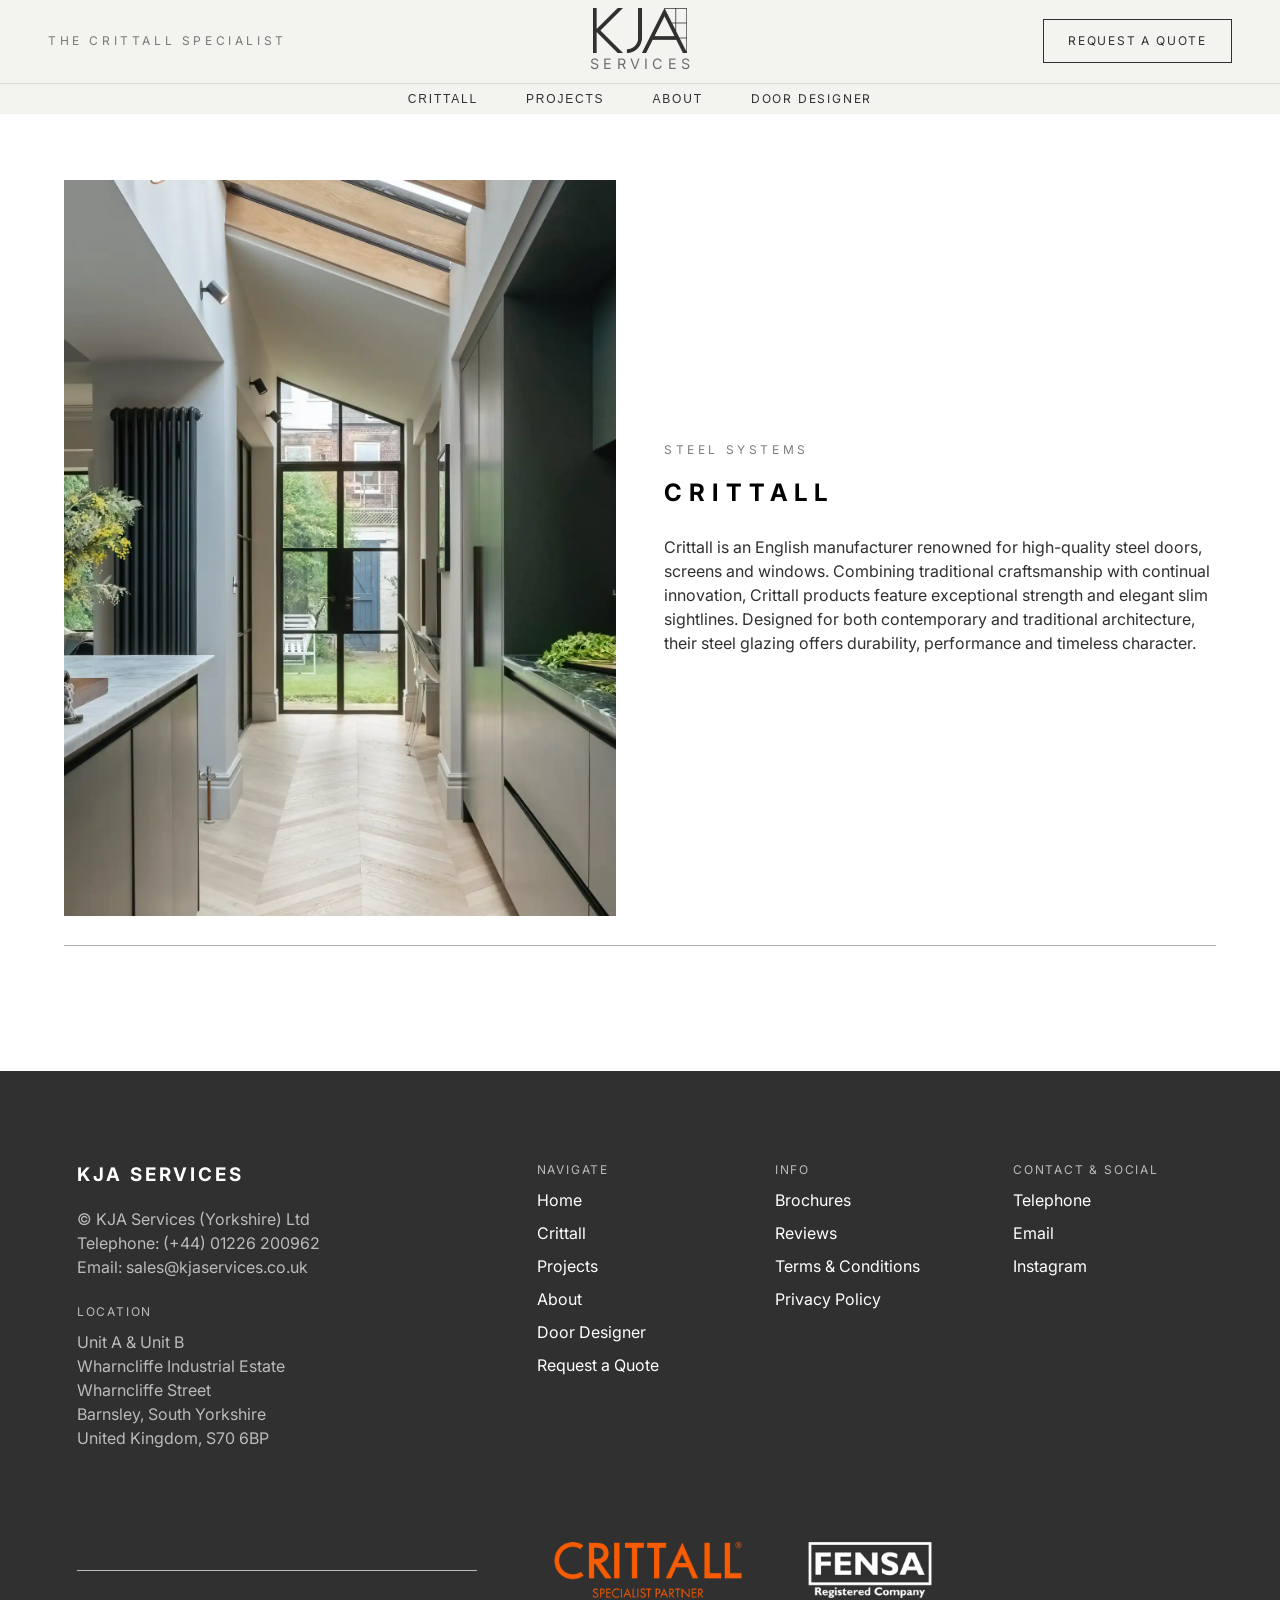
==== crittall.html @ 7bd70ca9 "Add files via upload" ====
<!---HEAD✅--->

<!DOCTYPE html>
<html lang="en">
<head>

<meta charset="UTF-8">
<meta name="viewport" content="width=device-width, initial-scale=1">

<!---Page_Specific❗--->

<title>Crittall Steel Doors, Screens & Windows | KJA Services</title>

<!---Page_Specific❗--->

<meta name="description" content="KJA Services are approved Crittall specialists installing steel doors, windows and screens across the UK and Ireland, with over 25 years of award-winning experience.">

<!---Global✅--->

<meta name="robots" content="index, follow">

<!---Page_Specific❗--->

<link rel="canonical" href="https://www.kjaservices.co.uk/">

<!---HEAD---Mobile✅--->

<meta name="theme-color" content="#303030">
<meta name="format-detection" content="telephone=no">

<style>
.mobile-menu { transform: translate3d(-100%,0,0); }
</style>

<!---HEAD---Fonts✅--->

<link rel="preconnect" href="https://fonts.googleapis.com">
<link rel="preconnect" href="https://fonts.gstatic.com" crossorigin>
<link href="https://fonts.googleapis.com/css2?family=Inter:wght@400&display=swap" rel="stylesheet">

<!---HEAD---Style✅--->

<link rel="stylesheet" href="style.css">

<!---HEAD---Open_Graph✅--->

<meta property="og:title" content="KJA Services | The Crittall Specialist">
<meta property="og:description" content="Award-winning Crittall specialists installing Steel Doors, Screens and Windows across the UK and Ireland.">
<meta property="og:type" content="website">
<meta property="og:url" content="https://www.kjaservices.co.uk/">
<meta property="og:image" content="https://www.kjaservices.co.uk/images/social_preview.png">
<meta property="og:site_name" content="KJA Services">
<meta property="og:locale" content="en_GB">

<!---HEAD---Favicon✅--->

<link rel="icon" href="/favicon.png" sizes="180x180" type="image/png">
<link rel="apple-touch-icon" href="/favicon.png">

<!---HEAD---Structured_Data:Business✅--->

<script type="application/ld+json">
{
"@context": "https://schema.org",
"@type": "HomeAndConstructionBusiness",
"@id": "https://www.kjaservices.co.uk/#business",
"name": "KJA Services",
"url": "https://www.kjaservices.co.uk/",
"logo": "https://www.kjaservices.co.uk/images/business_logo.png",
"image": "https://www.kjaservices.co.uk/images/social_preview.png",
"description": "Award-winning Crittall specialists installing Steel Doors, Screens and Windows across the UK and Ireland.",
"telephone": "+441226200962",
"foundingDate": "1997",

"address": {
"@type": "PostalAddress",
"streetAddress": "Unit A & Unit B, Wharncliffe Industrial Estate, Wharncliffe Street",
"addressLocality": "Barnsley",
"addressRegion": "South Yorkshire",
"postalCode": "S70 6BP",
"addressCountry": "GB"
},

"areaServed": [
{
"@type": "Country",
"name": "United Kingdom"
},
{
"@type": "Country",
"name": "Ireland"
}
],

"sameAs": [
"https://www.instagram.com/kjaservices"
]
}
</script>

<!---HEAD---Structured_Data:Services✅--->

<script type="application/ld+json">
{
"@context": "https://schema.org",
"@type": "Service",
"serviceType": "Crittall Steel Doors, Screens and Windows Installation",
"provider": {
"@id": "https://www.kjaservices.co.uk/#business"
},

"areaServed": [
{
"@type": "Country",
"name": "United Kingdom"
},
{
"@type": "Country",
"name": "Ireland"
}
],

"hasOfferCatalog": {
"@type": "OfferCatalog",
"name": "Crittall Installation",
"itemListElement": [

{
"@type": "Offer",
"itemOffered": {
"@type": "Service",
"name": "Crittall Steel Doors Installation"
}
},

{
"@type": "Offer",
"itemOffered": {
"@type": "Service",
"name": "Crittall Steel Screens Installation"
}
},

{
"@type": "Offer",
"itemOffered": {
"@type": "Service",
"name": "Crittall Steel Windows Installation"
}
},

{
"@type": "Offer",
"itemOffered": {
"@type": "Service",
"name": "Crittall Steel Sliding Doors Installation"
}
},

{
"@type": "Offer",
"itemOffered": {
"@type": "Service",
"name": "Crittall Steel Fire-Rated Doors Installation"
}
},

{
"@type": "Offer",
"itemOffered": {
"@type": "Service",
"name": "Crittall Steel Fixed Installation"
}
}

]
}
}
</script>

<!---HEAD---Structured_Data:Website✅--->

<script type="application/ld+json">
{
"@context": "https://schema.org",
"@type": "WebSite",
"url": "https://www.kjaservices.co.uk/",
"name": "KJA Services",
"publisher": {
"@id": "https://www.kjaservices.co.uk/#business"
}
}
</script>

<!---HEAD---Google_Analytics✅--->

<script async src="https://www.googletagmanager.com/gtag/js?id=G-CEJVWQ58V5"></script>
<script>
window.dataLayer = window.dataLayer || [];
function gtag(){dataLayer.push(arguments);}
gtag('js', new Date());

gtag('config', 'G-CEJVWQ58V5');
</script>

</head>
<body>

<!---NAVIGATION✅--->

<header class="site-header">

<div class="nav-top">

<div class="nav-slogan">
The Crittall Specialist
</div>

<a href="/" class="logo">
<div class="logo-icon">
<img src="images/logo.png" class="logo-main" alt="KJA Services">
<img src="images/logo_hover.png" class="logo-hover" alt="KJA Services">
</div>
<span class="logo-light">Services</span>
</a>

<a href="/quote" class="cta">Request a Quote</a>

<div class="menu-toggle">
<span></span>
<span></span>
<span></span>
</div>
</div>

<div class="nav-bottom">

<nav class="nav-links">
<div class="dropdown">
<button>Crittall</button>
<div class="dropdown-menu">
<a href="/crittall">Crittall</a>
<a href="/products">Products</a>
<a href="/services">Services</a>
</div>
</div>

<div class="dropdown">
<button>Projects</button>
<div class="dropdown-menu">
<a href="/projects">Projects</a>
<a href="/case-studies">Case Studies</a>
<a href="/videos">Videos</a>
</div>
</div>

<div class="dropdown">
<button>About</button>
<div class="dropdown-menu">
<a href="/about">About</a>
<a href="/awards-articles">Awards & Articles</a>
<a href="/faq">FAQ</a>
</div>
</div>

<a href="/door-designer" class="nav-link">Door Designer</a>

</nav>
</div>

<div class="mobile-menu">

<div class="mobile-dropdown">
<div class="mobile-title">Crittall ▽</div>
<div class="mobile-sub">
<a href="/crittall">Crittall</a>
<a href="/products">Products</a>
<a href="/services">Services</a>
</div>
</div>

<div class="mobile-dropdown">
<div class="mobile-title">Projects ▽</div>
<div class="mobile-sub">
<a href="/projects">Projects</a>
<a href="/case-studies">Case Studies</a>
<a href="/videos">Videos</a>
</div>
</div>

<div class="mobile-dropdown">
<div class="mobile-title">About ▽</div>
<div class="mobile-sub">
<a href="/about">About</a>
<a href="/awards-articles">Awards & Articles</a>
<a href="/faq">FAQ</a>
</div>
</div>

<a href="/door-designer" class="mobile-link">Door Designer</a>

<a href="/quote" class="mobile-cta">Request a Quote</a>

</div>
</header>

<!---SECTION❌--->

<section class="section sitewide">

<div class="content">

<div class="content-text">
<span class="introduction">Steel Systems</span>

<h1>Crittall</h1>

<p>
      Crittall is an English manufacturer renowned for high-quality steel doors, 
      screens and windows. Combining traditional craftsmanship with continual innovation, 
      Crittall products feature exceptional strength and elegant slim sightlines. 
      Designed for both contemporary and traditional architecture, their steel glazing 
      offers durability, performance and timeless character.
      </p>
    </div>

    <div class="content-image">
      <img src="images/crittall/01.webp" alt="Crittall steel doors">
    </div>

  </div>

<hr class="divider">

</section>

<!---FOOTER✅--->

<footer class="footer">
<div class="footer-inner">

<div class="footer-text">

<h3>KJA Services</h3>

<p>© KJA Services (Yorkshire) Ltd<br>
Telephone: (+44) 01226 200962<br>
Email: sales@kjaservices.co.uk</p>

<br>

<span class="footer-title">Location</span>

<p>Unit A & Unit B<br>
Wharncliffe Industrial Estate<br>
Wharncliffe Street<br>
Barnsley, South Yorkshire<br>
United Kingdom, S70 6BP</p></div>

<div class="footer-links">

<div>
<span class="footer-title">Navigate</span>
<a href="/">Home</a>
<a href="/crittall">Crittall</a>
<a href="/projects">Projects</a>
<a href="/about">About</a>
<a href="/door-designer">Door Designer</a>
<a href="/quote">Request a Quote</a>
</div>

<div>
<span class="footer-title">Info</span>
<a href="/brochures">Brochures</a>
<a href="/reviews">Reviews</a>
<a href="/terms">Terms & Conditions</a>
<a href="/privacy">Privacy Policy</a>
</div>

<div>
<span class="footer-title">Contact & Social</span>
<a href="tel:+441226200962">Telephone</a>
<a href="mailto:sales@kjaservices.co.uk">Email</a>
<a href="https://www.instagram.com/kjaservices" target="_blank" rel="noopener noreferrer">Instagram</a>
</div>
</div>

<div class="footer-divider"></div>

<div class="footer-grid">

<div class="footer-left">
<img src="images/crittall_logo.png" alt="Crittall Logo">
</div>

<div class="footer-center">
<img src="images/fensa_logo.png" alt="FENSA Logo">
</div>

<div class="footer-right">
<script src="https://elfsightcdn.com/platform.js" async></script>
<div class="elfsight-app-a3edc7b7-a31a-4ff6-9f54-83a58d72ba15" data-elfsight-app-lazy></div>
</div>
</div>

<!---SCRIPT✅--->

<script src="script.js" defer></script>

</body>
</html>
---- style.css ----
/*INDEX✅*/

* {
margin: 0;
padding: 0;
box-sizing: border-box;
}

body {
font-family: 'Inter', system-ui, -apple-system, sans-serif;
line-height: 1.5;
overflow-x: hidden;
}

img, video {
width: 100%;
height: 100%;
object-fit: cover;
display: block;
}

/*TYPOGRAPHY✅*/

h1, h2, h3 {
text-transform: uppercase;
letter-spacing: .3em;
}

p {
color: #303030;
}

.introduction {
text-transform: uppercase;
font-size: .75rem;
letter-spacing: .3em;
opacity: .5;
margin-bottom: 1rem;
display: block;
}

/*NAVIGATION✅*/

.site-header {
position: fixed;
width: 100%;
background: #f3f3f0;
z-index: 1000;
transition: background .3s ease;
}

.site-header.is-overlay {
background: rgba(243,243,240,.67);
backdrop-filter: blur(6px);
-webkit-backdrop-filter: blur(6px);
}

.nav-top {
max-width: 1200px;
margin: auto;
padding: .5rem;
display: grid;
grid-template-columns: 1fr auto 1fr auto;
align-items: center;
}

.nav-slogan {
text-transform: uppercase;
font-size: .75rem;
letter-spacing: .3em;
opacity: .5;
cursor: default;
}

.logo {
display: flex;
flex-direction: column;
align-items: center;
text-decoration: none;
color: #303030;
letter-spacing: .3em;
text-transform: uppercase;
font-size: .9rem;
}

.logo-icon {
height: 45px;
position: relative;
}

.logo-icon img {
width: auto;
}

.logo-hover {
position: absolute;
top: 0;
opacity: 0;
transition: opacity .3s ease;
}

.logo:hover .logo-hover {
opacity: 1;
}

.logo-light {
opacity: .67;
transform: translateX(.15em);
transition: opacity .3s ease;
}

.logo:hover .logo-light {
opacity: 1;
}

.nav-bottom {
border-top: 1px solid rgba(0,0,0,.1);
}

.nav-links {
display: flex;
justify-content: center;
align-items: center;
gap: 3rem;
}

.dropdown {
position: relative;
}

.dropdown button {
background: none;
border: none;
font-size: .75rem;
letter-spacing: .15em;
text-transform: uppercase;
cursor: pointer;
color: #303030;
padding: .5rem 0;
}

.dropdown-menu {
position: absolute;
left: -1.5rem;
transform: translateY(12px);
background: #303030;
min-width: 180px;
padding: 1rem 0;
opacity: 0;
pointer-events: none;
transition: transform .3s ease, opacity .3s ease;
}

.dropdown:hover .dropdown-menu {
opacity: 1;
transform: translateY(0);
pointer-events: auto;
}

.dropdown-menu a {
display: block;
padding: .5rem 1.5rem;
color: #fff;
text-decoration: none;
font-size: .9rem;
transition: opacity .3s ease;
}

.dropdown-menu a:hover {
opacity: .5;
}

.nav-link {
font-size: .75rem;
letter-spacing: .15em;
text-transform: uppercase;
text-decoration: none;
color: #303030;
transition: opacity .3s ease;
}

.nav-link:hover {
opacity: .5;
}

.cta {
justify-self: end;
border: 1px solid #303030;
padding: .75rem 1.5rem;
font-size: .75rem;
letter-spacing: .15em;
text-transform: uppercase;
text-decoration: none;
color: #303030;
transition: .3s ease;
}

.cta:hover {
background: #303030;
color: #fff;
}

.menu-toggle {
display: none;
width: 30px;
height: 20px;
position: relative;
cursor: pointer;
z-index: 3000;
}

.menu-toggle span {
position: absolute;
width: 100%;
height: 2px;
background: #303030;
transition: .3s ease;
}

.menu-toggle span:nth-child(1){ top: 0; }
.menu-toggle span:nth-child(2){ top: 9px; }
.menu-toggle span:nth-child(3){ bottom: 0; }

.menu-toggle.active span:nth-child(1){
transform: rotate(45deg);
top: 9px;
}

.menu-toggle.active span:nth-child(2){
opacity: 0;
}

.menu-toggle.active span:nth-child(3){
transform: rotate(-45deg);
bottom: 9px;
}

.mobile-menu {
position: fixed;
top: 0;
width: 100%;
height: 100dvh;
background: #f3f3f0;
padding: 3rem;
display: flex;
flex-direction: column;
gap: 3rem;
transform: translateX(-100%);
transition: .6s ease;
}

.mobile-menu.active {
transform: translateX(0);
}

body.menu-open {
overflow: hidden;
}

.mobile-title {
font-size: 1.5rem;
color: #303030;
cursor: pointer;
}

.mobile-sub {
max-height: 0;
overflow: hidden;
transition: .6s ease;
display: flex;
flex-direction: column;
gap: 1rem;
margin-top: 1rem;
}

.mobile-sub a {
text-decoration: none;
letter-spacing: .15em;
text-transform: uppercase;
color: #303030;
opacity: .5;
padding: .5rem 0;
transition: opacity .3s ease;
}

.mobile-sub a:hover {
opacity: 1;
}

.mobile-dropdown.active .mobile-sub {
max-height: 180px;
}

.mobile-link {
font-size: 1.5rem;
color: #303030;
text-decoration: none;
}

.mobile-cta {
margin-top: 1rem;
border: 1px solid #303030;
padding: .75rem 1.5rem;
width: fit-content;
text-decoration: none;
color: #303030;
font-size: .9rem;
letter-spacing: .15em;
text-transform: uppercase;
transition: .3s ease;
}

.mobile-cta:hover {
background: #303030;
color: #fff;
}

@media (max-width:768px){
.logo-hover, .nav-bottom, .cta, .nav-slogan {
display:none;
}

.nav-top {
grid-template-columns: auto 1fr auto;
}

.menu-toggle {
display:block;
justify-self:end;
}
}

/*BANNER_IMAGE/VIDEO✅*/

.banner {
position: relative;
height: 100vh;
}

.banner-video-native {
position: absolute;
inset: 0;
}

.banner-video-native {
opacity: 0;
transition: opacity 1.2s ease;
}

.banner-video.loaded .banner-video-native {
opacity: 1;
}

.banner::after {
content: "";
position: absolute;
inset: 0;
background: linear-gradient(
to bottom,
rgba(0,0,0,.3),
rgba(0,0,0,.81)
);
}

.banner-overlay {
position: absolute;
inset: 0;
display: flex;
align-items: center;
justify-content: center;
z-index: 1;
opacity: 0;
transition: opacity 3s ease;
}

.banner-overlay.visible {
opacity: 1;
}

.banner-content {
padding: .75rem;
padding-left: 1.5rem;
border-left: 3px solid #f75c03;
max-width: 900px;
}

.banner h1 {
font-size: 2.4rem;
color: #fff;
margin-bottom: 24px;
}

.banner p {
font-size: 1.2rem;
color: #fff;
opacity: .75;
}

/*SECTION✅*/

.section {
max-width: 1440px;
width: 90%;
margin: 0 auto;
padding: clamp(6rem, 6vw, 9rem) 0;
}

/*CONTENT✅*/

.content {
display: grid;
grid-template-columns: 1fr 1fr;
gap: 3rem;
align-items: center;
}

.content + .content {
margin-top: 3rem;
}

.content:nth-child(odd) .content-image {
order: -1;
}

.content-text p {
margin-top: 1.5rem;
}

.group-spacing {
margin-top: 1.5rem;
}

.content-list {
list-style: none;
}

.content-list li {
position: relative;
padding-left: 1.8rem;
margin-bottom: 1rem;
text-transform: uppercase;
font-size: .75rem;
letter-spacing: .3em;
color: #303030;
}

.content-list li::before {
content: "✓";
position: absolute;
left: 0;
top: -3px;
font-size: 1rem;
font-weight: bold;
color: #f75c03;
}

.content-link {
color: #303030;
text-decoration: none;
position: relative;
display: block;
width: fit-content;
margin: .6rem 0;
}

.content-link::before {
content: "";
position: absolute;
bottom: 0;
width: 100%;
height: 1px;
background: rgba(0,0,0,.25);
}

.content-link::after {
content: "";
position: absolute;
left: 0;
bottom: 0;
width: 0;
height: 1px;
background: #303030;
transition: width .6s;
}

.content-link:hover::after {
width: 100%;
}

.image-link {
display: block;
position: relative;
overflow: hidden;
}

.image-link img {
transition: transform .75s;
}

.image-link:hover img {
transform: scale(1.05);
}

.badge {
position: absolute;
bottom: 1rem;
left: 1rem;
width: 120px;
height: 120px;
}

.badge-bg {
fill: rgba(0,0,0,.67);
}

.badge-ring {
fill: #fff;
font-size: 12px;
letter-spacing: 3px;
text-anchor: middle;
text-transform: uppercase;
}

.badge-text {
fill: #fff;
font-size: 10.5px;
letter-spacing: 1.5px;
text-anchor: middle;
text-transform: uppercase;
}

.badge-year {
fill: #fff;
font-size: 12px;
letter-spacing: 1.5px;
text-anchor: middle;
}

@media (max-width: 768px) {
.content {
grid-template-columns: 1fr;
}

.content .content-image {
order: 2 !important;
}
}

/*SLIDE-IN✅*/

.slide-in {
opacity: 0;
transform: translateX(-1.5rem);
transition: 1.2s;
}

.slide-in.visible {
opacity: 1;
transform: translateX(0);
}

/*PRODUCTS✅*/

.product-item {
overflow: hidden;
}

.product-item::before {
content: "";
position: absolute;
top: 15px;
left: 15px;
width: 75px;
height: 75px;
background: url("images/products.png") no-repeat center/contain;
transform: rotate(-15deg);
opacity: 0;
transition: opacity .75s ease;
z-index: 3;
}

.product-item:hover::before {
opacity: 1;
}

@media (max-width: 768px) {
.product-item::before {
opacity: 1;
width: 50px;
height: 50px;
}
}

.product-item img {
transition: transform .75s ease;
}

.products-grid {
display: grid;
grid-template-columns: repeat(3, 1fr);
gap: 1.5rem;
}

.product-item {
position: relative;
}

.product-item:hover img {
transform: scale(1.05);
}

.product-label {
position: absolute;
left: 1rem;
bottom: .75rem;
font-size: .75rem;
letter-spacing: .3em;
text-transform: uppercase;
color: #fff;
z-index: 1;
}

.product-item::after {
content: "";
position: absolute;
inset: 0;
background: linear-gradient(
to bottom,
rgba(0,0,0,0),
rgba(0,0,0,.5)
);
}

.fade-in {
opacity: 0;
transition: opacity 1.5s;
}

.fade-in.visible {
opacity: 1;
}

@media (max-width: 768px) {
.products-grid {
grid-template-columns: repeat(2, 1fr);
}

.product-label {
left: 50%;
transform: translateX(-50%);
white-space: nowrap;
}
}

/*CAROUSEL✅*/

.featured {
position: relative;
padding: 60px 0;
overflow: hidden;
}

.carousel {
display: flex;
gap: 30px;
padding: 0 10%;
}

.slide {
min-width: 67%;
opacity: .33;
transform: scale(.9);
transition: transform .6s ease, opacity .6s ease;
}

.slide.active {
opacity: 1;
transform: scale(1);
}

.slide:not(.active) {
filter: grayscale(50%);
}

.slide-image {
overflow: hidden;
}

.slide-image img {
transition: transform .75s ease;
}

.slide.active:hover img {
transform: scale(1.05);
}

.slide-overlay {
position: absolute;
bottom: 0;
width: 100%;
padding: 30px;
color: #fff;
background: linear-gradient(to top, rgba(0,0,0,1), transparent);
}

.slide-overlay h3 {
font-size: 1rem;
}

.slide-overlay p {
margin-top: 6px;
text-transform: uppercase;
letter-spacing: .3rem;
font-size: .75rem;
color: #fff;
opacity: .75;
}

.nav {
position: absolute;
top: 50%;
transform: translateY(-50%);
width: 48px;
height: 96px;
display: flex;
align-items: center;
justify-content: center;
background: rgba(48,48,48,.5);
border: none;
cursor: pointer;
transition: background .3s ease;
}

.nav:hover {
background: rgba(48,48,48,1);
}

.nav svg {
stroke: #fff;
fill: none;
}

.prev { left: 15px; }
.next { right: 15px; }

@media (max-width: 768px) {
.carousel {
padding: 0 15px;
}

.slide {
min-width: 100%;
}

.slide-image {
aspect-ratio: 3 / 3;
}
}

/*DIVIDER✅*/

.divider {
border: none;
height: 1px;
background: rgba(0,0,0,.33);
}

/*CONTACT✅*/

.contact {
max-width: 1200px;
}

.contact p {
max-width: 600px;
margin: 1rem 0 3rem;
}

.btn {
display: flex;
justify-content: center;
padding: 1.2rem 1.5rem;
border: 1px solid #303030;
color: #303030;
text-decoration: none;
text-transform: uppercase;
font-size: .9rem;
letter-spacing: .15em;
transition: all .3s ease;
}

.btn:hover {
background: #303030;
color: #fff;
}

.contact-buttons {
display: grid;
grid-template-columns: repeat(4, 1fr);
gap: 1rem;
}

@media (max-width: 768px) {
.contact-buttons {
grid-template-columns: 1fr;
}
}

/*FOOTER✅*/

.footer {
background: #303030;
padding: 90px 6vw 90px;
}

.footer-inner {
max-width: 1200px;
margin: 0 auto;
display: grid;
grid-template-columns: 1.2fr 2fr;
gap: 60px;
}

.footer-text h3 {
text-transform: uppercase;
letter-spacing: .15em;
margin-bottom: 18px;
color: #fff;
}

.footer-text p {
color: #fff;
opacity: .67;
}

.footer-links {
display: grid;
grid-template-columns: repeat(3, 1fr);
gap: 48px;
}

.footer-title {
display: block;
margin-bottom: 9px;
font-size: .75rem;
letter-spacing: .15em;
text-transform: uppercase;
color: #fff;
opacity: .67;
}

.footer-links a {
display: block;
color: #fff;
text-decoration: none;
margin-bottom: 9px;
transition: opacity .3s ease, transform .3s ease;
}

.footer-links a:hover {
opacity: .67;
transform: translateX(3px);
}

@media (max-width: 768px) {
.footer-inner {
grid-template-columns: 1fr;
}

.footer-links {
grid-template-columns: 1fr;
}
}

.footer-divider {
height: 1px;
background: #fff;
opacity: .67;
margin: 60px 0;
}

.footer-grid {
display: grid;
grid-template-columns: 1fr 1fr 1fr;
align-items: center;
}

@media (max-width: 768px) {
.footer-grid {
grid-template-columns: 1fr;
gap: 75px;
}

.footer-left,
.footer-center,
.footer-right {
justify-self: center;
}

.footer-left img,
.footer-center img {
max-height: 60px;
}
}

/*---❗❗❗NON_HOME❗❗❗---*/

/*SITEWIDE✅*/

.sitewide {
padding-top: 180px;
}

@media (max-width: 768px) {
.sitewide {
padding-top: 120px;
}
}

.sitewide .divider {
margin: 1.8rem 0;
border: none;
height: 1px;
background: rgba(0,0,0,.33);
}
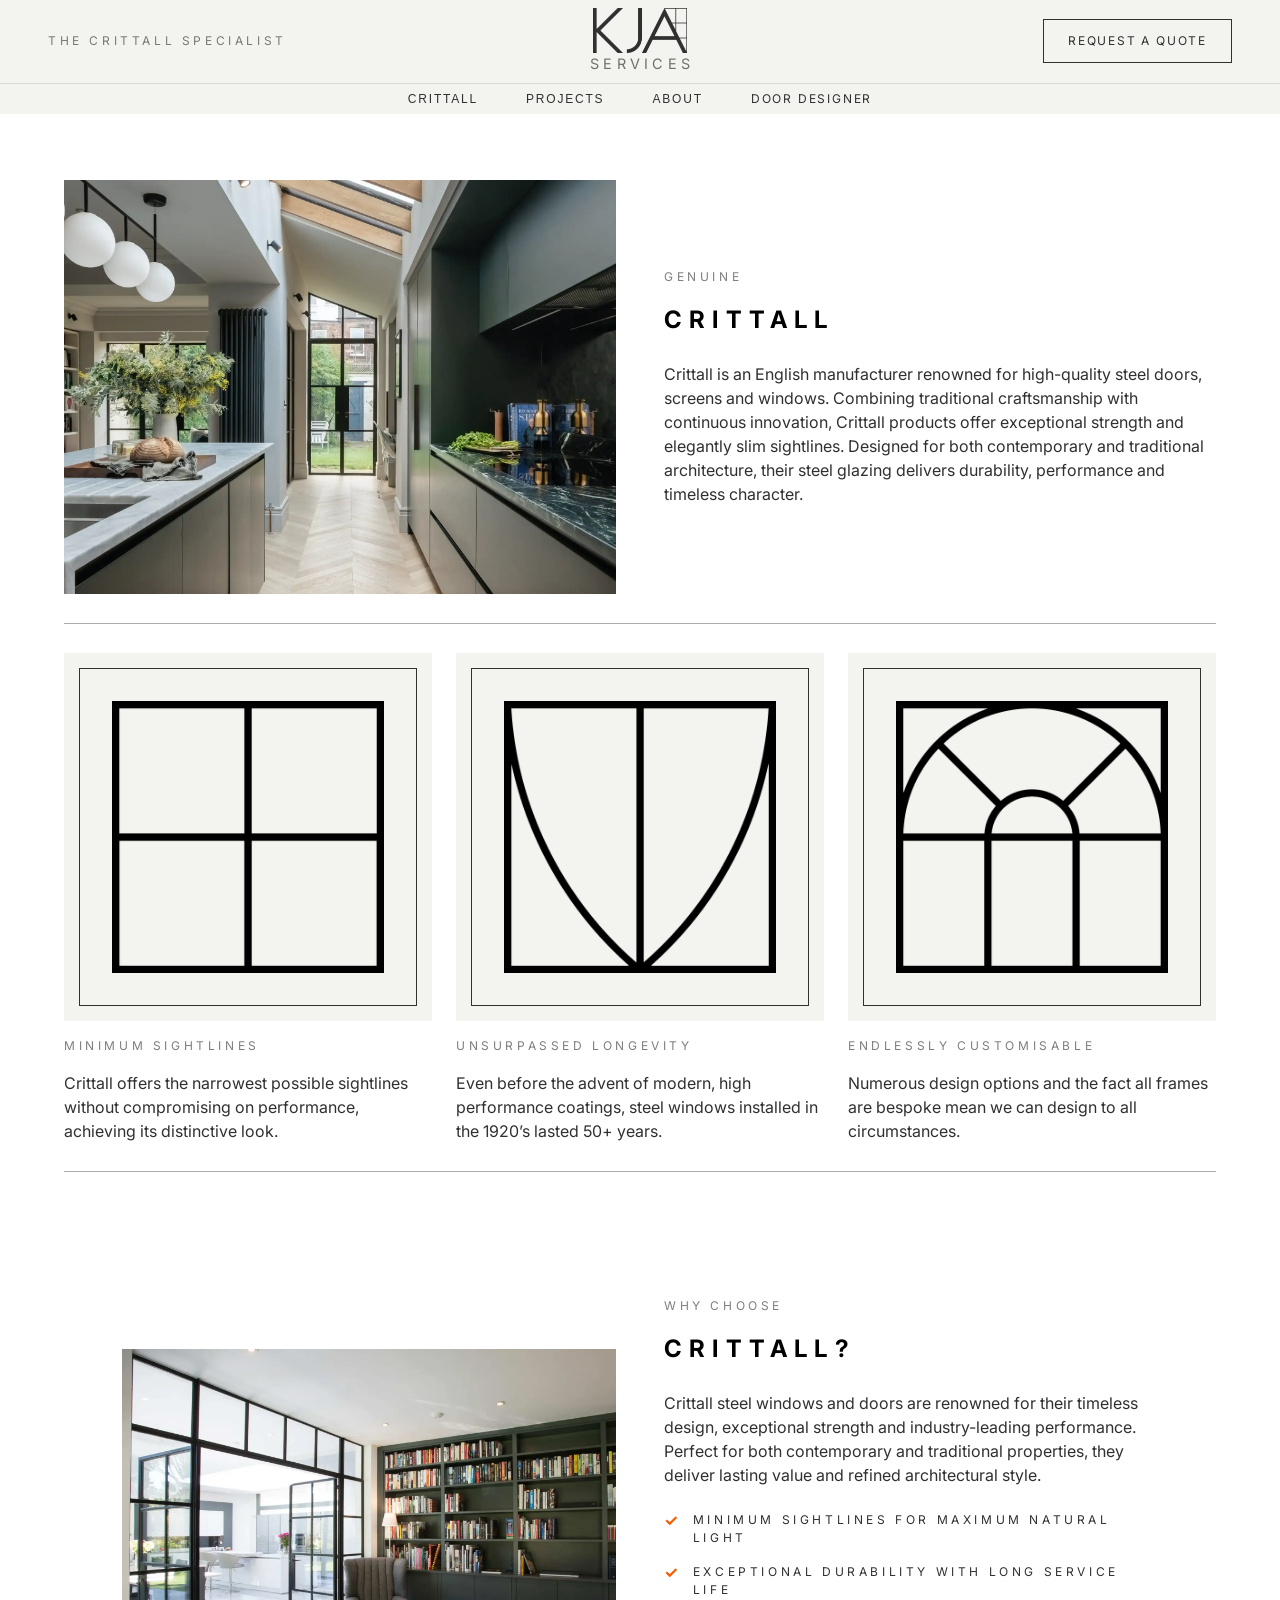
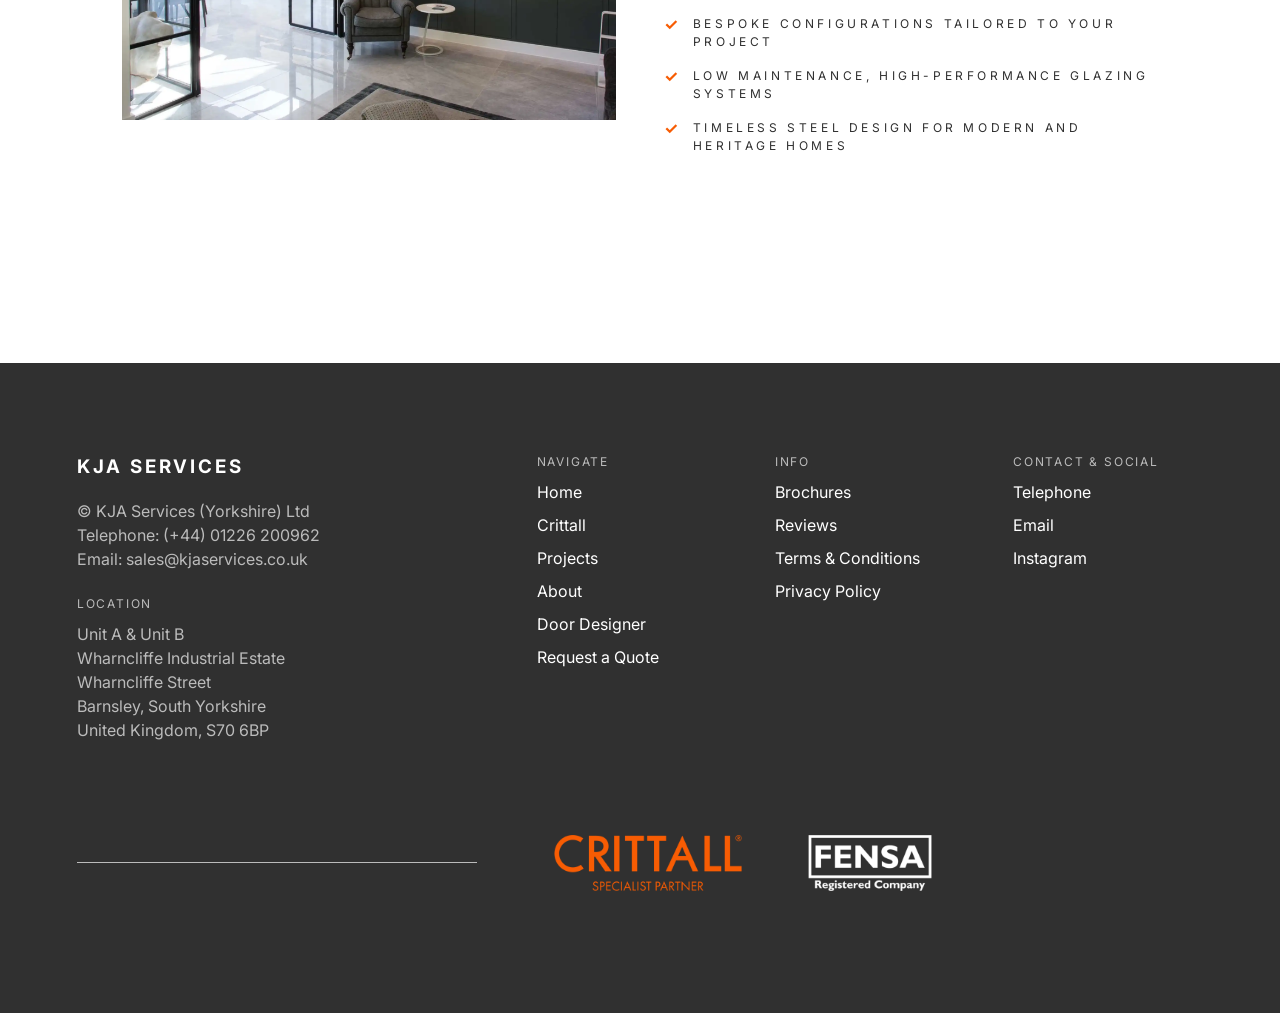
==== commit 7c8c7433: "Add files via upload" ====
--- a/crittall.html
+++ b/crittall.html
@@ -9,11 +9,11 @@
 
 <!---Page_Specific❗--->
 
-<title>Crittall Steel Doors, Screens & Windows | KJA Services</title>
+<title>Crittall — KJA Services</title>
 
 <!---Page_Specific❗--->
 
-<meta name="description" content="KJA Services are approved Crittall specialists installing steel doors, windows and screens across the UK and Ireland, with over 25 years of award-winning experience.">
+<meta name="description" content="Crittall steel doors, screens and windows installed across the UK & Ireland. Approved specialists with over 25 years of experience delivering bespoke steel glazing solutions.">
 
 <!---Global✅--->
 
@@ -21,7 +21,7 @@
 
 <!---Page_Specific❗--->
 
-<link rel="canonical" href="https://www.kjaservices.co.uk/">
+<link rel="canonical" href="https://www.kjaservices.co.uk/crittall">
 
 <!---HEAD---Mobile✅--->
 
@@ -304,33 +304,112 @@
 </div>
 </header>
 
-<!---SECTION❌--->
+<!---SECTION_INTRODUCTION✅--->
 
 <section class="section sitewide">
 
 <div class="content">
 
 <div class="content-text">
-<span class="introduction">Steel Systems</span>
+<span class="introduction">Genuine</span>
 
 <h1>Crittall</h1>
 
-<p>
-      Crittall is an English manufacturer renowned for high-quality steel doors, 
-      screens and windows. Combining traditional craftsmanship with continual innovation, 
-      Crittall products feature exceptional strength and elegant slim sightlines. 
-      Designed for both contemporary and traditional architecture, their steel glazing 
-      offers durability, performance and timeless character.
+<p>Crittall is an English manufacturer renowned for high-quality steel doors, screens and windows. Combining traditional craftsmanship with continuous innovation, Crittall products offer exceptional strength and elegantly slim sightlines. Designed for both contemporary and traditional architecture, their steel glazing delivers durability, performance and timeless character.</p>
+
+</div>
+
+<div class="content-image">
+<img src="images/crittall/01.webp" alt="Crittall steel doors installed in Jesmond home">
+</div>
+
+</div>
+
+<hr class="divider">
+
+<!---CRITTALL_GRID❌--->
+
+<div class="crittall-grid">
+
+<div class="crittall-item">
+<div class="crittall-image">
+<img src="images/crittall/02.png">
+</div>
+
+<span class="introduction">Minimum Sightlines</span>
+
+<p>Crittall offers the narrowest possible sightlines without compromising on performance, achieving its distinctive look.</p>
+
+</div>
+
+<div class="crittall-item">
+<div class="crittall-image">
+<img src="images/crittall/03.png">
+</div>
+
+<span class="introduction">Unsurpassed Longevity</span>
+
+<p>Even before the advent of modern, high performance coatings, steel windows installed in the 1920’s lasted 50+ years.</p>
+
+</div>
+
+<div class="crittall-item">
+<div class="crittall-image">
+<img src="images/crittall/04.png">
+</div>
+
+<span class="introduction">Endlessly Customisable</span>
+
+<p>Numerous design options and the fact all frames are bespoke mean we can design to all circumstances.</p>
+
+</div>
+
+</div>
+
+<hr class="divider">
+
+<section class="section why-crittall">
+  <div class="content">
+
+    <!-- LEFT: TEXT -->
+    <div class="content-text slide-in">
+      <span class="introduction">Why Choose</span>
+      <h2>Crittall?</h2>
+
+      <p>
+        Crittall steel windows and doors are renowned for their timeless design,
+        exceptional strength and industry-leading performance. Perfect for both
+        contemporary and traditional properties, they deliver lasting value and
+        refined architectural style.
       </p>
+
+      <ul class="content-list group-spacing">
+        <li>Minimum sightlines for maximum natural light</li>
+        <li>Exceptional durability with long service life</li>
+        <li>Bespoke configurations tailored to your project</li>
+        <li>Low maintenance, high-performance glazing systems</li>
+        <li>Timeless steel design for modern and heritage homes</li>
+      </ul>
     </div>
-
-    <div class="content-image">
-      <img src="images/crittall/01.webp" alt="Crittall steel doors">
+    
+    <!-- RIGHT: IMAGE -->
+    <div class="content-image fade-in crittall-random">
+
+      <div class="image-wrapper">
+
+        <img 
+          id="crittallRandomImage"
+          src=""
+          alt="Crittall steel doors, screens and windows"
+          loading="lazy"
+        >
+
+      </div>
+
     </div>
 
   </div>
-
-<hr class="divider">
+</section>
 
 </section>
 
--- a/style.css
+++ b/style.css
@@ -922,4 +922,71 @@
 border: none;
 height: 1px;
 background: rgba(0,0,0,.33);
+}
+
+/*CRITTALL_GRID*/
+
+.crittall-grid {
+  display: grid;
+  grid-template-columns: repeat(3, 1fr);
+  gap: 1.5rem;
+}
+
+.crittall-item {
+  text-align: left;
+}
+
+.crittall-image {
+  background: #f3f3f0;
+  display: flex;
+  justify-content: center;
+  align-items: center;
+}
+
+/* Image container */
+.crittall-image {
+  background: #f3f3f0;
+  padding: 3rem;
+  margin-bottom: 1rem;
+  position: relative;
+  display: flex;
+  justify-content: center;
+  align-items: center;
+}
+
+/* Subtle inner frame (premium detail) */
+.crittall-image::after {
+  content: "";
+  position: absolute;
+  inset: 15px;
+  border: 1px solid #303030;
+  pointer-events: none;
+}
+
+
+.crittall-item p {
+  margin-top: .75rem;
+}
+
+@media (max-width: 768px) {
+  .crittall-grid {
+    grid-template-columns: 1fr;
+  }
+}
+
+/*RANDOMISER*/
+
+.crittall-random .image-wrapper {
+  position: relative;
+  overflow: hidden;
+}
+
+/* IMAGE FADE-IN (no flicker) */
+#crittallRandomImage {
+  opacity: 0;
+  transition: opacity .8s ease;
+}
+
+#crittallRandomImage.loaded {
+  opacity: 1;
 }
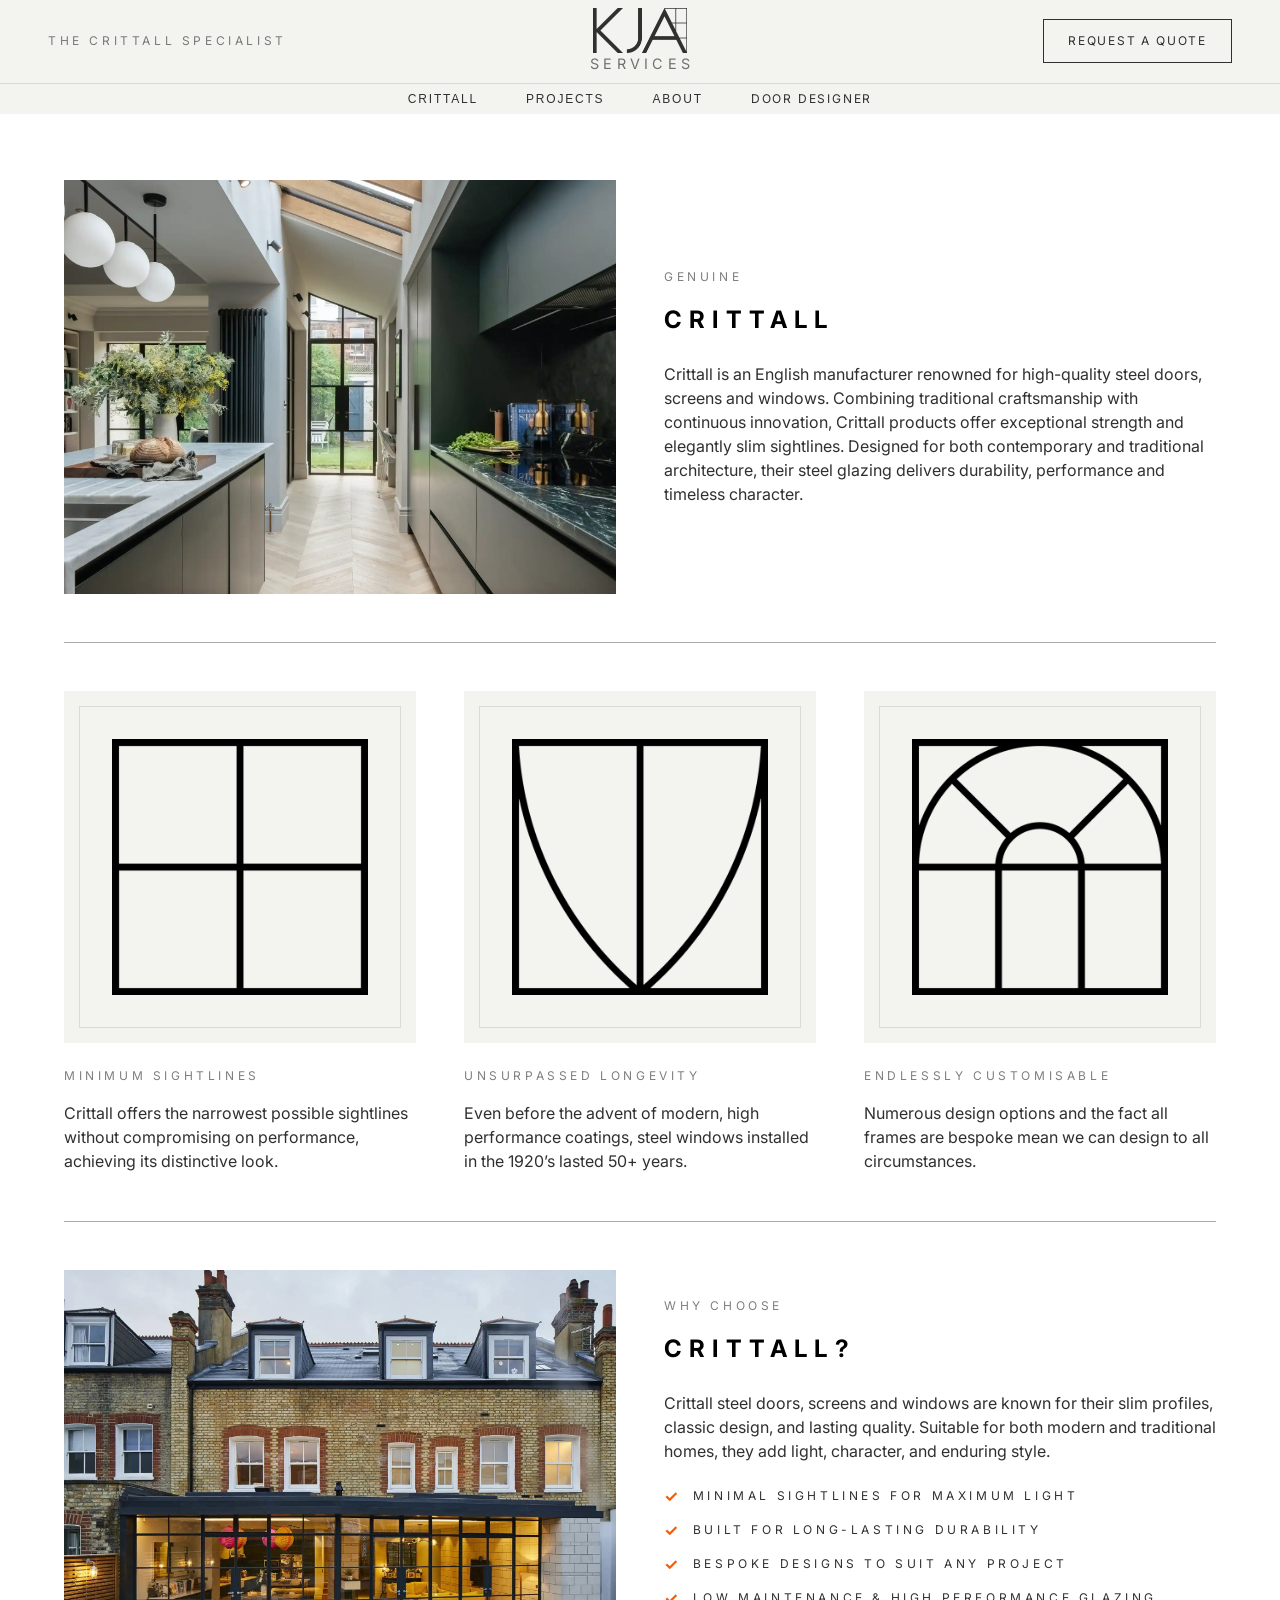
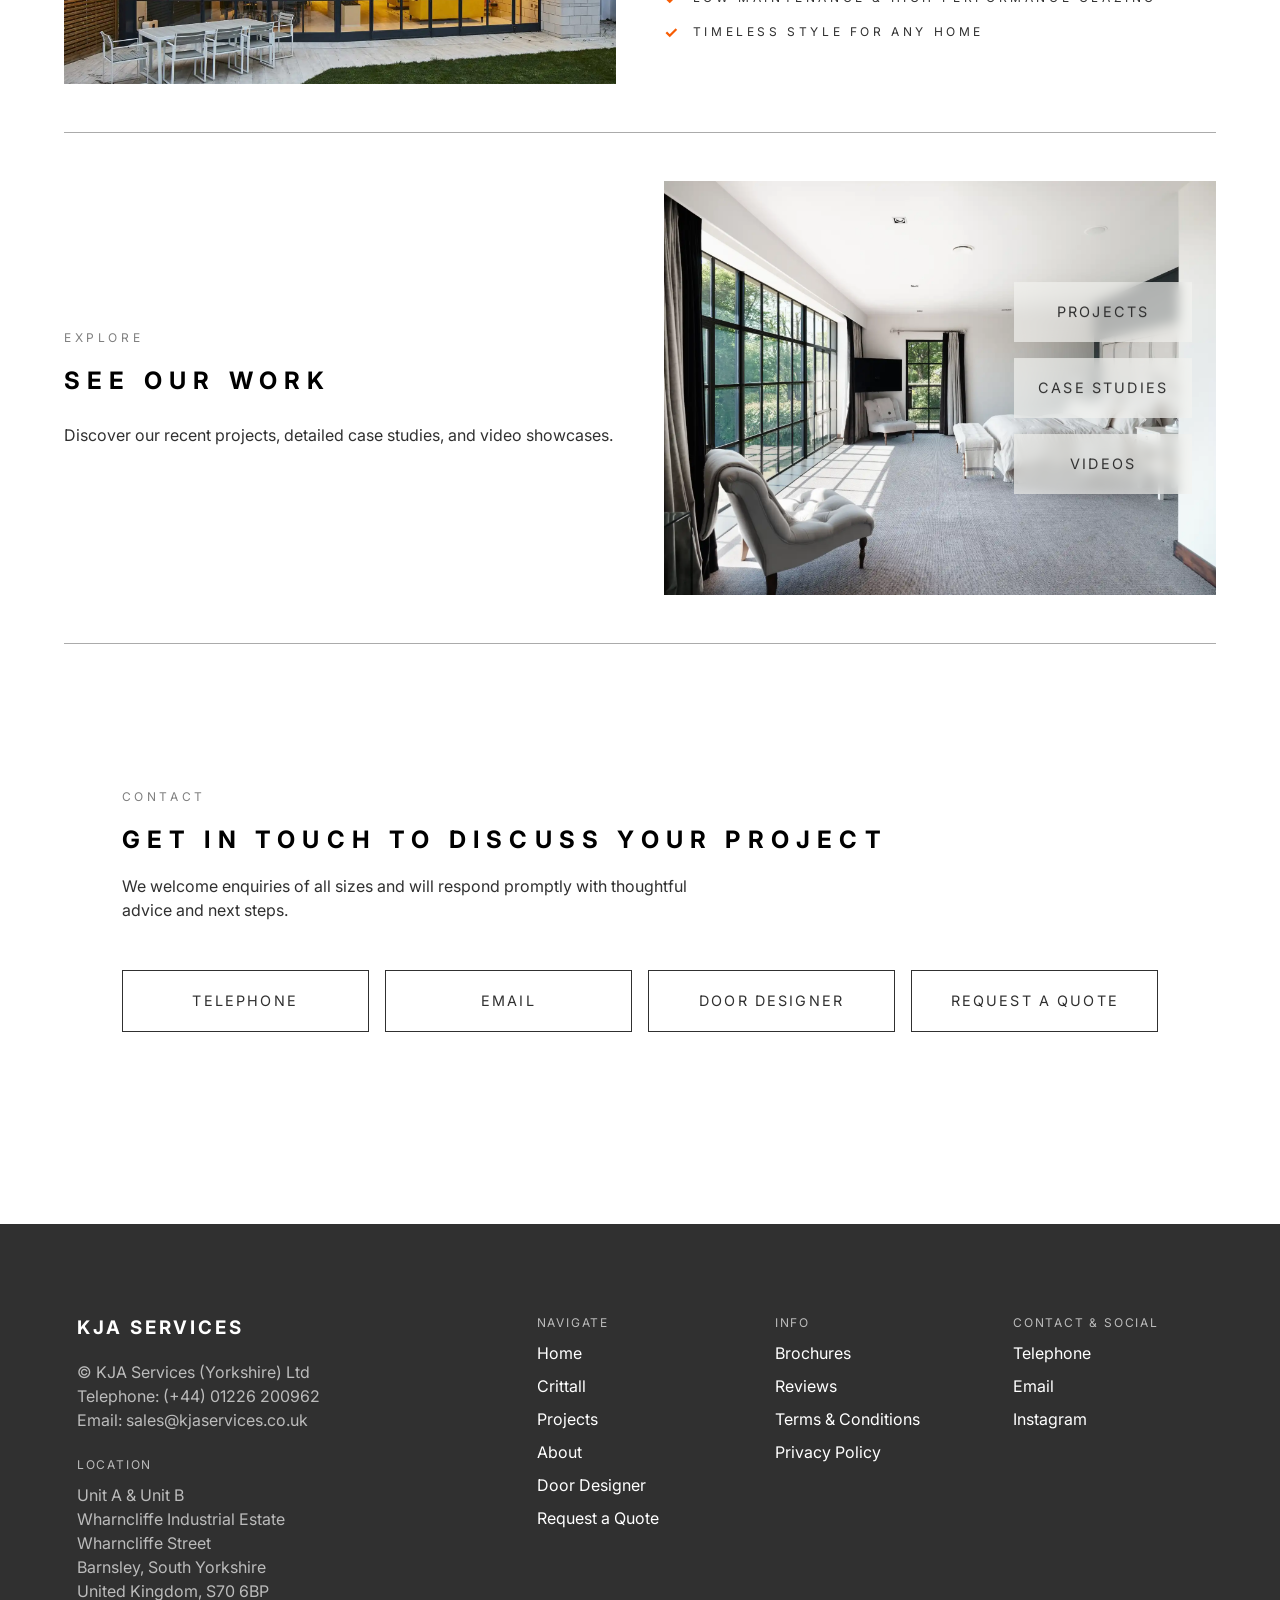
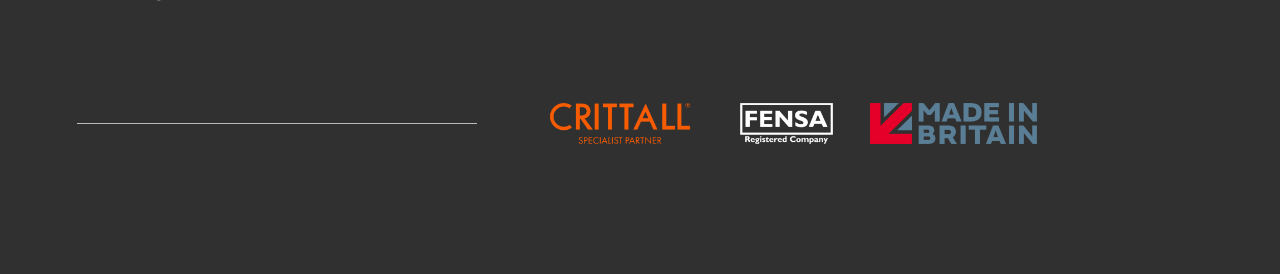
==== commit 2cf822ba: "Add files via upload" ====
--- a/crittall.html
+++ b/crittall.html
@@ -310,7 +310,11 @@
 
 <div class="content">
 
-<div class="content-text">
+<div class="content-image fade-in">
+<img src="images/crittall/01.webp" alt="Crittall steel doors installed in Jesmond home">
+</div>
+
+<div class="content-text slide-in">
 <span class="introduction">Genuine</span>
 
 <h1>Crittall</h1>
@@ -318,16 +322,11 @@
 <p>Crittall is an English manufacturer renowned for high-quality steel doors, screens and windows. Combining traditional craftsmanship with continuous innovation, Crittall products offer exceptional strength and elegantly slim sightlines. Designed for both contemporary and traditional architecture, their steel glazing delivers durability, performance and timeless character.</p>
 
 </div>
-
-<div class="content-image">
-<img src="images/crittall/01.webp" alt="Crittall steel doors installed in Jesmond home">
-</div>
-
 </div>
 
 <hr class="divider">
 
-<!---CRITTALL_GRID❌--->
+<!---CRITTALL_GRID✅--->
 
 <div class="crittall-grid">
 
@@ -337,7 +336,6 @@
 </div>
 
 <span class="introduction">Minimum Sightlines</span>
-
 <p>Crittall offers the narrowest possible sightlines without compromising on performance, achieving its distinctive look.</p>
 
 </div>
@@ -348,7 +346,6 @@
 </div>
 
 <span class="introduction">Unsurpassed Longevity</span>
-
 <p>Even before the advent of modern, high performance coatings, steel windows installed in the 1920’s lasted 50+ years.</p>
 
 </div>
@@ -359,57 +356,83 @@
 </div>
 
 <span class="introduction">Endlessly Customisable</span>
-
 <p>Numerous design options and the fact all frames are bespoke mean we can design to all circumstances.</p>
 
 </div>
-
 </div>
 
 <hr class="divider">
 
-<section class="section why-crittall">
-  <div class="content">
-
-    <!-- LEFT: TEXT -->
-    <div class="content-text slide-in">
-      <span class="introduction">Why Choose</span>
-      <h2>Crittall?</h2>
-
-      <p>
-        Crittall steel windows and doors are renowned for their timeless design,
-        exceptional strength and industry-leading performance. Perfect for both
-        contemporary and traditional properties, they deliver lasting value and
-        refined architectural style.
-      </p>
-
-      <ul class="content-list group-spacing">
-        <li>Minimum sightlines for maximum natural light</li>
-        <li>Exceptional durability with long service life</li>
-        <li>Bespoke configurations tailored to your project</li>
-        <li>Low maintenance, high-performance glazing systems</li>
-        <li>Timeless steel design for modern and heritage homes</li>
-      </ul>
-    </div>
-    
-    <!-- RIGHT: IMAGE -->
-    <div class="content-image fade-in crittall-random">
-
-      <div class="image-wrapper">
-
-        <img 
-          id="crittallRandomImage"
-          src=""
-          alt="Crittall steel doors, screens and windows"
-          loading="lazy"
-        >
-
-      </div>
-
-    </div>
-
-  </div>
-</section>
+<!---RANDOMISER✅--->
+
+<div class="content">
+
+<div class="content-image fade-in">
+<img id="crittallRandomImage" src=""
+alt="Crittall steel doors, screens and windows"
+loading="lazy">
+</div>
+
+<div class="content-text slide-in">
+<span class="introduction">Why choose</span>
+
+<h2>Crittall?</h2>
+
+<p>Crittall steel doors, screens and windows are known for their slim profiles, classic design, and lasting quality. Suitable for both modern and traditional homes, they add light, character, and enduring style.</p>
+
+<ul class="content-list group-spacing">
+<li>Minimal sightlines for maximum light</li>
+<li>Built for long-lasting durability</li>
+<li>Bespoke designs to suit any project</li>
+<li>Low maintenance & high performance glazing</li>
+<li>Timeless style for any home</li>
+</ul>
+</div>
+
+</div>
+
+<hr class="divider">
+
+<!---PROJECT_LINKS✅--->
+
+<div class="content project-links">
+
+<div class="content-text slide-in">
+<span class="introduction">Explore</span>
+
+<h2>See our Work</h2>
+
+<p>Discover our recent projects, detailed case studies, and video showcases.</p>
+
+</div>
+
+<div class="project-image fade-in">
+<img src="images/project_links/01.webp" alt="Crittall steel windows installed in Sheffield home">
+
+<div class="project-actions">
+<a href="/projects" class="btn">Projects</a>
+<a href="/case-studies" class="btn">Case Studies</a>
+<a href="/videos" class="btn">Videos</a>
+</div>
+</div>
+
+</div>
+
+<hr class="divider">
+
+<!---CONTACT✅--->
+
+<div class="section contact">
+<span class="introduction">Contact</span>
+<h2>Get in touch to discuss your project</h2>
+<p>We welcome enquiries of all sizes and will respond promptly with thoughtful advice and next steps.</p>
+
+<div class="contact-buttons">
+<a href="tel:+441226200962" class="btn">Telephone</a>
+<a href="mailto:sales@kjaservices.co.uk" class="btn">Email</a>
+<a href="/door-designer" class="btn">Door Designer</a>
+<a href="/quote" class="btn">Request a Quote</a>
+</div>
 
 </section>
 
@@ -477,6 +500,10 @@
 </div>
 
 <div class="footer-right">
+<img src="images/made_in_britain_logo.png" alt="Made in Britain Logo">
+</div>
+
+<div class="footer-reviews">
 <script src="https://elfsightcdn.com/platform.js" async></script>
 <div class="elfsight-app-a3edc7b7-a31a-4ff6-9f54-83a58d72ba15" data-elfsight-app-lazy></div>
 </div>
--- a/style.css
+++ b/style.css
@@ -881,8 +881,12 @@
 
 .footer-grid {
 display: grid;
-grid-template-columns: 1fr 1fr 1fr;
+grid-template-columns: repeat(4, 1fr);
 align-items: center;
+}
+
+.footer-reviews {
+padding-left: 1.5rem;
 }
 
 @media (max-width: 768px) {
@@ -898,7 +902,8 @@
 }
 
 .footer-left img,
-.footer-center img {
+.footer-center img,
+.footer-right img {
 max-height: 60px;
 }
 }
@@ -918,75 +923,157 @@
 }
 
 .sitewide .divider {
-margin: 1.8rem 0;
+margin: 3rem 0;
 border: none;
 height: 1px;
 background: rgba(0,0,0,.33);
 }
 
-/*CRITTALL_GRID*/
+/*CRITTALL_GRID✅*/
 
 .crittall-grid {
-  display: grid;
+display: grid;
+grid-template-columns: repeat(3, 1fr);
+gap: 3rem;
+}
+
+.crittall-image {
+background: #f3f3f0;
+padding: 3rem;
+margin-bottom: 1.5rem;
+position: relative;
+}
+
+.crittall-image::after {
+content: "";
+position: absolute;
+inset: 15px;
+border: 1px solid rgba(0,0,0,.1);
+}
+
+@media (max-width: 768px) {
+.crittall-grid {
+grid-template-columns: 1fr;
+}
+}
+
+/*PROJECT_LINKS✅*/
+
+.project-image {
+position: relative;
+}
+
+.project-image .project-actions {
+position: absolute;
+right: 1.5rem;
+top: 50%;
+transform: translateY(-50%);
+display: flex;
+flex-direction: column;
+gap: 1rem;
+}
+
+.project-image .btn {
+background: rgba(243,243,240,.67);
+backdrop-filter: blur(6px);
+-webkit-backdrop-filter: blur(6px);
+border: none;
+}
+
+.project-image .btn:hover {
+background: #303030;
+}
+
+/*PRODUCTS_GRID*/
+
+/* ALT GRID – clean, premium layout */
+.products-grid.alt {
   grid-template-columns: repeat(3, 1fr);
-  gap: 1.5rem;
-}
-
-.crittall-item {
-  text-align: left;
-}
-
-.crittall-image {
-  background: #f3f3f0;
-  display: flex;
-  justify-content: center;
-  align-items: center;
-}
-
-/* Image container */
-.crittall-image {
-  background: #f3f3f0;
-  padding: 3rem;
-  margin-bottom: 1rem;
-  position: relative;
-  display: flex;
-  justify-content: center;
-  align-items: center;
-}
-
-/* Subtle inner frame (premium detail) */
-.crittall-image::after {
-  content: "";
-  position: absolute;
-  inset: 15px;
-  border: 1px solid #303030;
-  pointer-events: none;
-}
-
-
-.crittall-item p {
-  margin-top: .75rem;
-}
-
-@media (max-width: 768px) {
-  .crittall-grid {
-    grid-template-columns: 1fr;
-  }
-}
-
-/*RANDOMISER*/
-
-.crittall-random .image-wrapper {
+  gap: 2rem;
+}
+
+/* card */
+.products-grid.alt .product-item {
+  display: block;
   position: relative;
   overflow: hidden;
-}
-
-/* IMAGE FADE-IN (no flicker) */
-#crittallRandomImage {
-  opacity: 0;
-  transition: opacity .8s ease;
-}
-
-#crittallRandomImage.loaded {
-  opacity: 1;
+  text-decoration: none;
+  color: inherit;
+}
+
+/* remove all pseudo clutter */
+.products-grid.alt .product-item::before,
+.products-grid.alt .product-item::after {
+  display: none;
+}
+
+/* image */
+.products-grid.alt .product-item img {
+  width: 100%;
+  height: auto;
+  display: block;
+  transition: transform .8s ease;
+}
+
+/* subtle hover zoom */
+.products-grid.alt .product-item:hover img {
+  transform: scale(1.05);
+}
+
+/* content */
+.products-grid.alt .product-info {
+  padding-top: 1.2rem;
+  max-width: 90%;
+}
+
+/* title */
+.products-grid.alt .product-info h3 {
+  font-size: .7rem;
+  letter-spacing: .35em;
+  text-transform: uppercase;
+  margin-bottom: .6rem;
+  color: #303030;
+  text-decoration: none;
+  transition: opacity .3s ease;
+}
+
+/* description */
+.products-grid.alt .product-info p {
+  font-size: .9rem;
+  line-height: 1.5;
+  opacity: .9;
+  margin: 0;
+  text-decoration: none;
+}
+
+/* subtle hover effect on text */
+.products-grid.alt .product-item:hover h3 {
+  opacity: .75;
+}
+
+/* optional: elegant underline animation on hover */
+.products-grid.alt .product-info h3::after {
+  content: "";
+  display: block;
+  width: 0;
+  height: 1px;
+  background: #f75c03;
+  margin-top: .4rem;
+  transition: width .4s ease;
+}
+
+.products-grid.alt .product-item:hover h3::after {
+  width: 60px;
+}
+
+/* mobile */
+@media (max-width: 768px) {
+  .products-grid.alt {
+    grid-template-columns: 1fr;
+    gap: 2.5rem;
+  }
+
+  .products-grid.alt .product-info {
+    max-width: 100%;
+  }
 }
